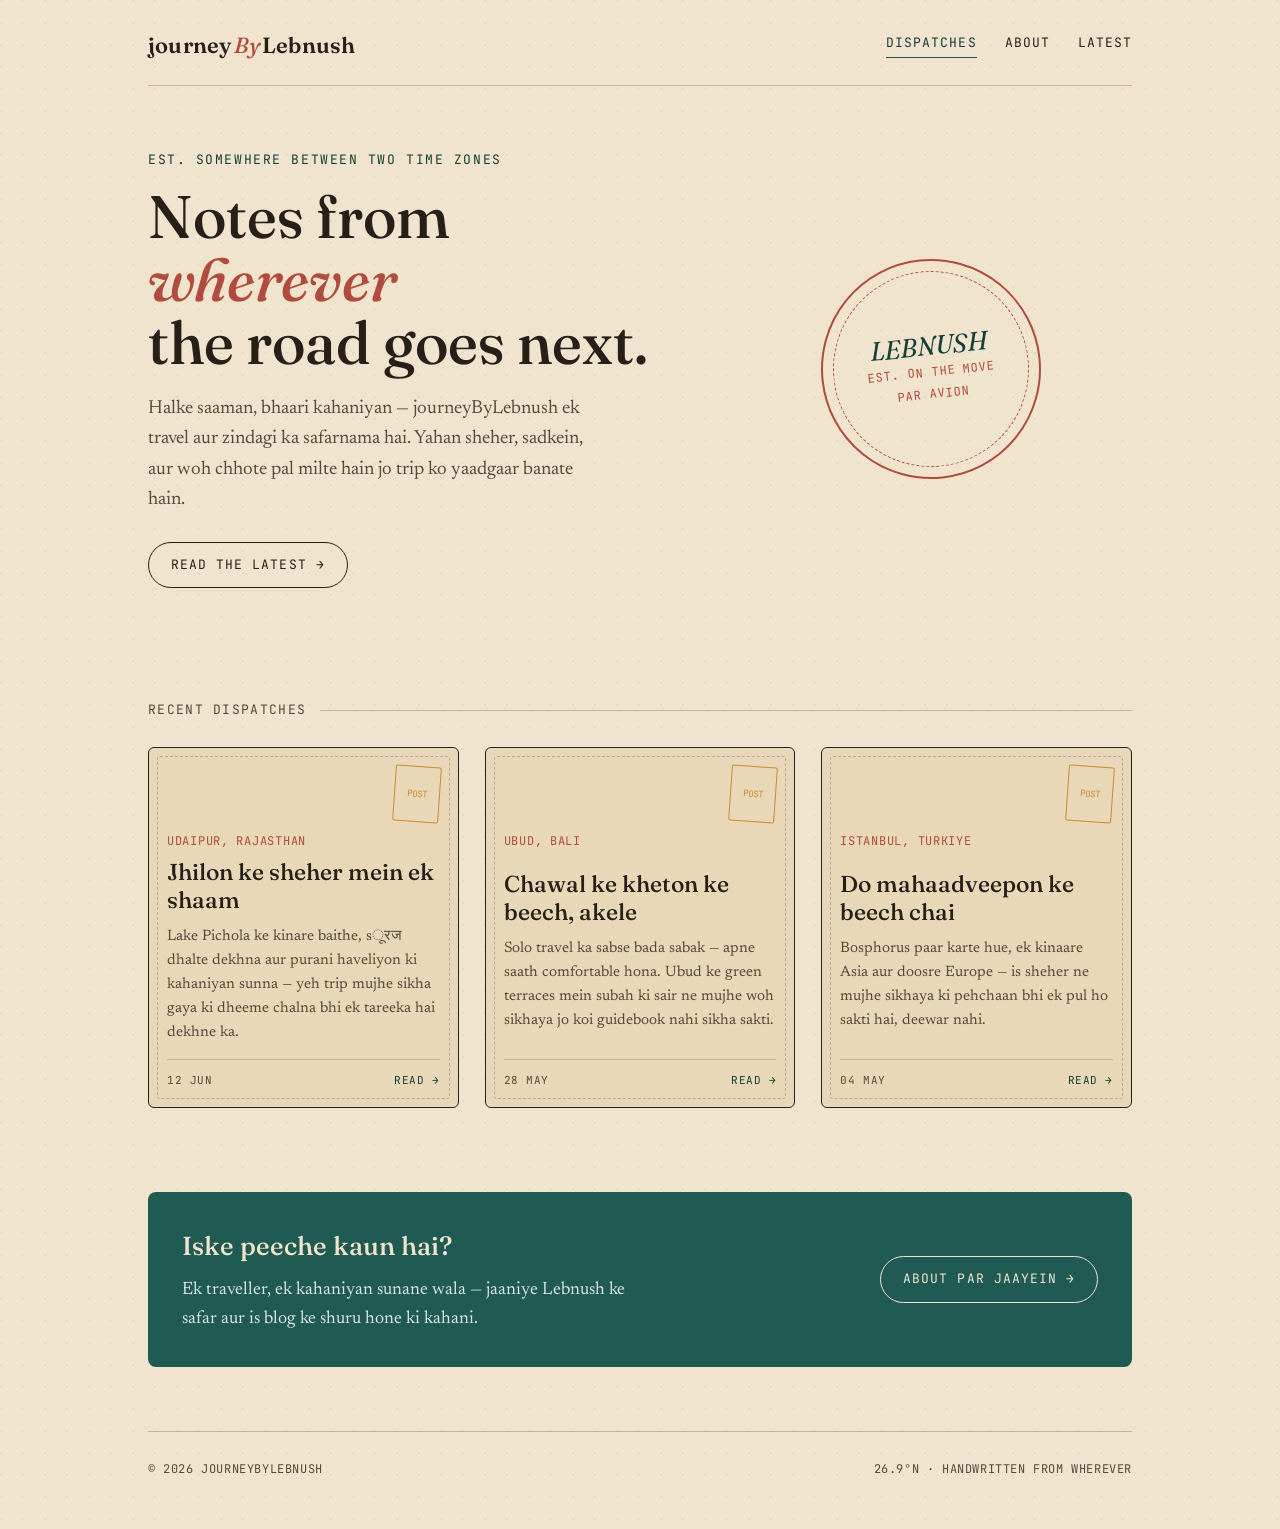
==== index.html @ 26b5ce8e "Add files via upload" ====
<!DOCTYPE html>
<html lang="hi">
<head>
<meta charset="UTF-8">
<meta name="viewport" content="width=device-width, initial-scale=1.0">
<title>journeyByLebnush — notes from the road</title>
<link rel="stylesheet" href="style.css">
</head>
<body>

<div class="wrap">
  <nav class="site-nav">
    <a href="index.html" class="brand">journey<span class="mark">By</span>Lebnush</a>
    <button class="nav-toggle" aria-label="Menu" onclick="document.querySelector('.nav-links').classList.toggle('open')"><span></span></button>
    <div class="nav-links">
      <a href="index.html" aria-current="page">Dispatches</a>
      <a href="about.html">About</a>
      <a href="#recent">Latest</a>
    </div>
  </nav>

  <section class="hero">
    <div>
      <p class="eyebrow">Est. somewhere between two time zones</p>
      <h1>Notes from <em>wherever</em><br>the road goes next.</h1>
      <p>Halke saaman, bhaari kahaniyan — journeyByLebnush ek travel aur zindagi ka safarnama hai. Yahan sheher, sadkein, aur woh chhote pal milte hain jo trip ko yaadgaar banate hain.</p>
      <a class="btn" href="#recent">Read the latest →</a>
    </div>
    <div class="postmark">
      <div class="postmark-inner">
        <span class="big">Lebnush</span>
        est. on the move<br>par avion
      </div>
    </div>
  </section>

  <div id="recent" class="section-label">Recent dispatches</div>

  <section class="postcards">
    <article class="postcard">
      <div class="stamp">POST</div>
      <p class="loc">Udaipur, Rajasthan</p>
      <h3>Jhilon ke sheher mein ek shaam</h3>
      <p>Lake Pichola ke kinare baithe, sूरज dhalte dekhna aur purani haveliyon ki kahaniyan sunna — yeh trip mujhe sikha gaya ki dheeme chalna bhi ek tareeka hai dekhne ka.</p>
      <div class="meta"><span>12 Jun</span><a href="#">Read →</a></div>
    </article>

    <article class="postcard">
      <div class="stamp">POST</div>
      <p class="loc">Ubud, Bali</p>
      <h3>Chawal ke kheton ke beech, akele</h3>
      <p>Solo travel ka sabse bada sabak — apne saath comfortable hona. Ubud ke green terraces mein subah ki sair ne mujhe woh sikhaya jo koi guidebook nahi sikha sakti.</p>
      <div class="meta"><span>28 May</span><a href="#">Read →</a></div>
    </article>

    <article class="postcard">
      <div class="stamp">POST</div>
      <p class="loc">Istanbul, Turkiye</p>
      <h3>Do mahaadveepon ke beech chai</h3>
      <p>Bosphorus paar karte hue, ek kinaare Asia aur doosre Europe — is sheher ne mujhe sikhaya ki pehchaan bhi ek pul ho sakti hai, deewar nahi.</p>
      <div class="meta"><span>04 May</span><a href="#">Read →</a></div>
    </article>
  </section>

  <section class="about-teaser">
    <div>
      <h2>Iske peeche kaun hai?</h2>
      <p>Ek traveller, ek kahaniyan sunane wala — jaaniye Lebnush ke safar aur is blog ke shuru hone ki kahani.</p>
    </div>
    <a class="btn" href="about.html">About par jaayein →</a>
  </section>

  <footer>
    <span>© 2026 journeyByLebnush</span>
    <span>26.9°N · handwritten from wherever</span>
  </footer>
</div>

</body>
</html>
---- style.css ----
/* journeyByLebnush — warm travel-journal design system */

@import url('https://fonts.googleapis.com/css2?family=Fraunces:ital,opsz,wght@0,9..144,400;0,9..144,500;0,9..144,600;1,9..144,500&family=Newsreader:ital,wght@0,400;0,500;1,400&family=JetBrains+Mono:wght@400;500&display=swap');

:root {
  --paper: #F0E4CE;
  --paper-2: #E8D8B8;
  --ink: #262019;
  --ink-soft: #55493B;
  --pine: #1F5B52;
  --pine-dark: #143E38;
  --gold: #C98A2B;
  --rose: #B14B3D;
  --line: #CBB588;

  --display: "Fraunces", serif;
  --body: "Newsreader", serif;
  --mono: "JetBrains Mono", monospace;
}

* { box-sizing: border-box; }

html { scroll-behavior: smooth; }

body {
  margin: 0;
  background: var(--paper);
  color: var(--ink);
  font-family: var(--body);
  font-size: 18px;
  line-height: 1.6;
  background-image:
    radial-gradient(circle at 1px 1px, rgba(38,32,25,0.06) 1px, transparent 0);
  background-size: 22px 22px;
}

a { color: inherit; text-decoration: none; }

.wrap {
  max-width: 1040px;
  margin: 0 auto;
  padding: 0 28px;
}

/* ---------- Nav ---------- */
.site-nav {
  display: flex;
  align-items: center;
  justify-content: space-between;
  padding: 28px 0 22px;
  border-bottom: 1px solid var(--line);
}

.brand {
  font-family: var(--display);
  font-weight: 600;
  font-size: 22px;
  letter-spacing: 0.01em;
  display: flex;
  align-items: baseline;
  gap: 2px;
}
.brand .mark {
  color: var(--rose);
  font-style: italic;
  font-weight: 500;
}

.nav-links {
  display: flex;
  gap: 28px;
  font-family: var(--mono);
  font-size: 13px;
  text-transform: uppercase;
  letter-spacing: 0.08em;
}
.nav-links a {
  padding-bottom: 3px;
  border-bottom: 1px solid transparent;
  transition: border-color 0.2s ease, color 0.2s ease;
}
.nav-links a:hover,
.nav-links a[aria-current="page"] {
  border-color: var(--pine);
  color: var(--pine-dark);
}

/* mobile nav toggle */
.nav-toggle {
  display: none;
  background: none;
  border: 1px solid var(--ink);
  border-radius: 4px;
  width: 38px;
  height: 34px;
  cursor: pointer;
  position: relative;
}
.nav-toggle span,
.nav-toggle::before,
.nav-toggle::after {
  content: "";
  position: absolute;
  left: 8px;
  right: 8px;
  height: 2px;
  background: var(--ink);
}
.nav-toggle::before { top: 11px; }
.nav-toggle span { top: 16px; }
.nav-toggle::after { top: 21px; }

/* ---------- Hero ---------- */
.hero {
  padding: 64px 0 56px;
  display: grid;
  grid-template-columns: 1.15fr 0.85fr;
  gap: 40px;
  align-items: center;
}

.hero .eyebrow {
  font-family: var(--mono);
  font-size: 13px;
  letter-spacing: 0.12em;
  text-transform: uppercase;
  color: var(--pine-dark);
  margin: 0 0 14px;
}

.hero h1 {
  font-family: var(--display);
  font-weight: 500;
  font-size: clamp(38px, 5vw, 60px);
  line-height: 1.05;
  margin: 0 0 20px;
}
.hero h1 em {
  font-style: italic;
  color: var(--rose);
}

.hero p {
  font-size: 19px;
  color: var(--ink-soft);
  max-width: 46ch;
  margin: 0 0 26px;
}

.btn {
  display: inline-block;
  font-family: var(--mono);
  font-size: 13px;
  text-transform: uppercase;
  letter-spacing: 0.08em;
  padding: 12px 22px;
  border: 1px solid var(--ink);
  border-radius: 999px;
  transition: background 0.2s ease, color 0.2s ease, transform 0.15s ease;
}
.btn:hover {
  background: var(--pine-dark);
  border-color: var(--pine-dark);
  color: var(--paper);
  transform: translateY(-1px);
}

/* postmark signature graphic */
.postmark {
  position: relative;
  width: 220px;
  height: 220px;
  margin: 0 auto;
  border-radius: 50%;
  border: 2px solid var(--rose);
  display: flex;
  align-items: center;
  justify-content: center;
  transform: rotate(-6deg);
}
.postmark::before {
  content: "";
  position: absolute;
  inset: 10px;
  border: 1px dashed var(--rose);
  border-radius: 50%;
}
.postmark-inner {
  font-family: var(--mono);
  text-align: center;
  color: var(--rose);
  font-size: 12px;
  letter-spacing: 0.08em;
  line-height: 1.9;
  text-transform: uppercase;
}
.postmark-inner .big {
  font-family: var(--display);
  font-style: italic;
  font-size: 26px;
  color: var(--pine-dark);
  display: block;
  letter-spacing: 0;
  line-height: 1.1;
}

/* ---------- Section label ---------- */
.section-label {
  display: flex;
  align-items: center;
  gap: 14px;
  margin: 56px 0 26px;
  font-family: var(--mono);
  font-size: 13px;
  text-transform: uppercase;
  letter-spacing: 0.1em;
  color: var(--ink-soft);
}
.section-label::after {
  content: "";
  flex: 1;
  height: 1px;
  background: var(--line);
}

/* ---------- Postcard grid ---------- */
.postcards {
  display: grid;
  grid-template-columns: repeat(3, 1fr);
  gap: 26px;
  padding-bottom: 20px;
}

.postcard {
  background: var(--paper-2);
  border: 1.5px solid var(--ink);
  border-radius: 6px;
  padding: 18px;
  position: relative;
  display: flex;
  flex-direction: column;
  min-height: 300px;
  transition: transform 0.2s ease, box-shadow 0.2s ease;
}
.postcard:hover {
  transform: translateY(-4px) rotate(-0.4deg);
  box-shadow: 6px 8px 0 rgba(38,32,25,0.12);
}

.postcard::after {
  /* airmail dashed edge */
  content: "";
  position: absolute;
  top: 8px; left: 8px; right: 8px; bottom: 8px;
  border: 1px dashed rgba(38,32,25,0.25);
  border-radius: 3px;
  pointer-events: none;
}

.postcard .stamp {
  align-self: flex-end;
  width: 46px;
  height: 56px;
  border: 1.5px solid var(--gold);
  border-radius: 2px;
  display: flex;
  align-items: center;
  justify-content: center;
  font-family: var(--mono);
  font-size: 9px;
  color: var(--gold);
  transform: rotate(4deg);
  margin-bottom: 10px;
}

.postcard .loc {
  font-family: var(--mono);
  font-size: 12px;
  text-transform: uppercase;
  letter-spacing: 0.06em;
  color: var(--rose);
  margin: 0 0 8px;
}

.postcard h3 {
  font-family: var(--display);
  font-weight: 500;
  font-size: 23px;
  line-height: 1.2;
  margin: 0 0 10px;
}

.postcard p {
  font-size: 15px;
  color: var(--ink-soft);
  margin: 0 0 auto;
  flex-grow: 1;
}

.postcard .meta {
  display: flex;
  justify-content: space-between;
  align-items: center;
  margin-top: 14px;
  padding-top: 12px;
  border-top: 1px solid var(--line);
  font-family: var(--mono);
  font-size: 11px;
  color: var(--ink-soft);
  text-transform: uppercase;
  letter-spacing: 0.05em;
}
.postcard .meta a { color: var(--pine-dark); }

/* ---------- About teaser ---------- */
.about-teaser {
  margin: 64px 0;
  padding: 34px;
  background: var(--pine);
  color: var(--paper);
  border-radius: 8px;
  display: grid;
  grid-template-columns: 1fr auto;
  align-items: center;
  gap: 20px;
}
.about-teaser h2 {
  font-family: var(--display);
  font-weight: 500;
  font-size: 26px;
  margin: 0 0 8px;
}
.about-teaser p {
  margin: 0;
  color: #DCE7E2;
  max-width: 48ch;
}
.about-teaser .btn {
  border-color: var(--paper);
  color: var(--paper);
  white-space: nowrap;
}
.about-teaser .btn:hover {
  background: var(--paper);
  color: var(--pine-dark);
}

/* ---------- About page ---------- */
.about-hero {
  padding: 56px 0 20px;
  display: grid;
  grid-template-columns: 0.8fr 1.2fr;
  gap: 44px;
  align-items: start;
}

.portrait-frame {
  aspect-ratio: 4/5;
  border: 1.5px solid var(--ink);
  border-radius: 6px;
  background: var(--paper-2);
  display: flex;
  align-items: center;
  justify-content: center;
  position: relative;
}
.portrait-frame::after {
  content: "";
  position: absolute;
  inset: 8px;
  border: 1px dashed rgba(38,32,25,0.25);
  border-radius: 4px;
}
.portrait-frame .initials {
  font-family: var(--display);
  font-style: italic;
  font-size: 64px;
  color: var(--rose);
}

.about-hero h1 {
  font-family: var(--display);
  font-weight: 500;
  font-size: clamp(34px, 4.5vw, 50px);
  line-height: 1.08;
  margin: 0 0 18px;
}
.about-hero .lede {
  font-size: 19px;
  color: var(--ink-soft);
  margin: 0 0 20px;
}

.bio p { margin: 0 0 18px; color: var(--ink-soft); }
.bio p:first-child::first-letter {
  font-family: var(--display);
  font-size: 52px;
  float: left;
  line-height: 0.8;
  padding: 6px 8px 0 0;
  color: var(--rose);
}

/* passport stamps (facts) */
.stamps {
  display: grid;
  grid-template-columns: repeat(3, 1fr);
  gap: 18px;
  margin: 44px 0;
}
.stamp-card {
  border: 1.5px solid var(--ink);
  border-radius: 6px;
  padding: 20px 16px;
  text-align: center;
  background: var(--paper-2);
  transform: rotate(var(--r, 0deg));
}
.stamp-card:nth-child(1) { --r: -1.5deg; }
.stamp-card:nth-child(2) { --r: 1deg; }
.stamp-card:nth-child(3) { --r: -0.5deg; }
.stamp-card .num {
  font-family: var(--mono);
  font-size: 26px;
  color: var(--pine);
  margin-bottom: 6px;
}
.stamp-card .label {
  font-family: var(--mono);
  font-size: 12px;
  text-transform: uppercase;
  letter-spacing: 0.06em;
  color: var(--ink-soft);
}

/* ---------- Footer ---------- */
footer {
  border-top: 1px solid var(--line);
  margin-top: 60px;
  padding: 28px 0 50px;
  display: flex;
  justify-content: space-between;
  align-items: center;
  font-family: var(--mono);
  font-size: 12px;
  color: var(--ink-soft);
  text-transform: uppercase;
  letter-spacing: 0.05em;
}

/* ---------- Responsive ---------- */
@media (max-width: 760px) {
  .nav-links {
    position: absolute;
    top: 74px;
    left: 0;
    right: 0;
    background: var(--paper);
    border-bottom: 1px solid var(--line);
    flex-direction: column;
    gap: 0;
    padding: 8px 28px 18px;
    display: none;
  }
  .nav-links.open { display: flex; }
  .nav-links a { padding: 10px 0; border-bottom: 1px solid var(--line); width: 100%; }
  .nav-toggle { display: block; }
  .site-nav { position: relative; }

  .hero { grid-template-columns: 1fr; padding: 40px 0; }
  .postmark { order: -1; width: 160px; height: 160px; margin-bottom: 8px; }

  .postcards { grid-template-columns: 1fr; }

  .about-teaser { grid-template-columns: 1fr; text-align: left; }

  .about-hero { grid-template-columns: 1fr; }
  .portrait-frame { max-width: 220px; }

  .stamps { grid-template-columns: 1fr; }

  footer { flex-direction: column; gap: 10px; align-items: flex-start; }
}

@media (prefers-reduced-motion: reduce) {
  * { transition: none !important; scroll-behavior: auto !important; }
}

:focus-visible {
  outline: 2px solid var(--pine-dark);
  outline-offset: 3px;
}
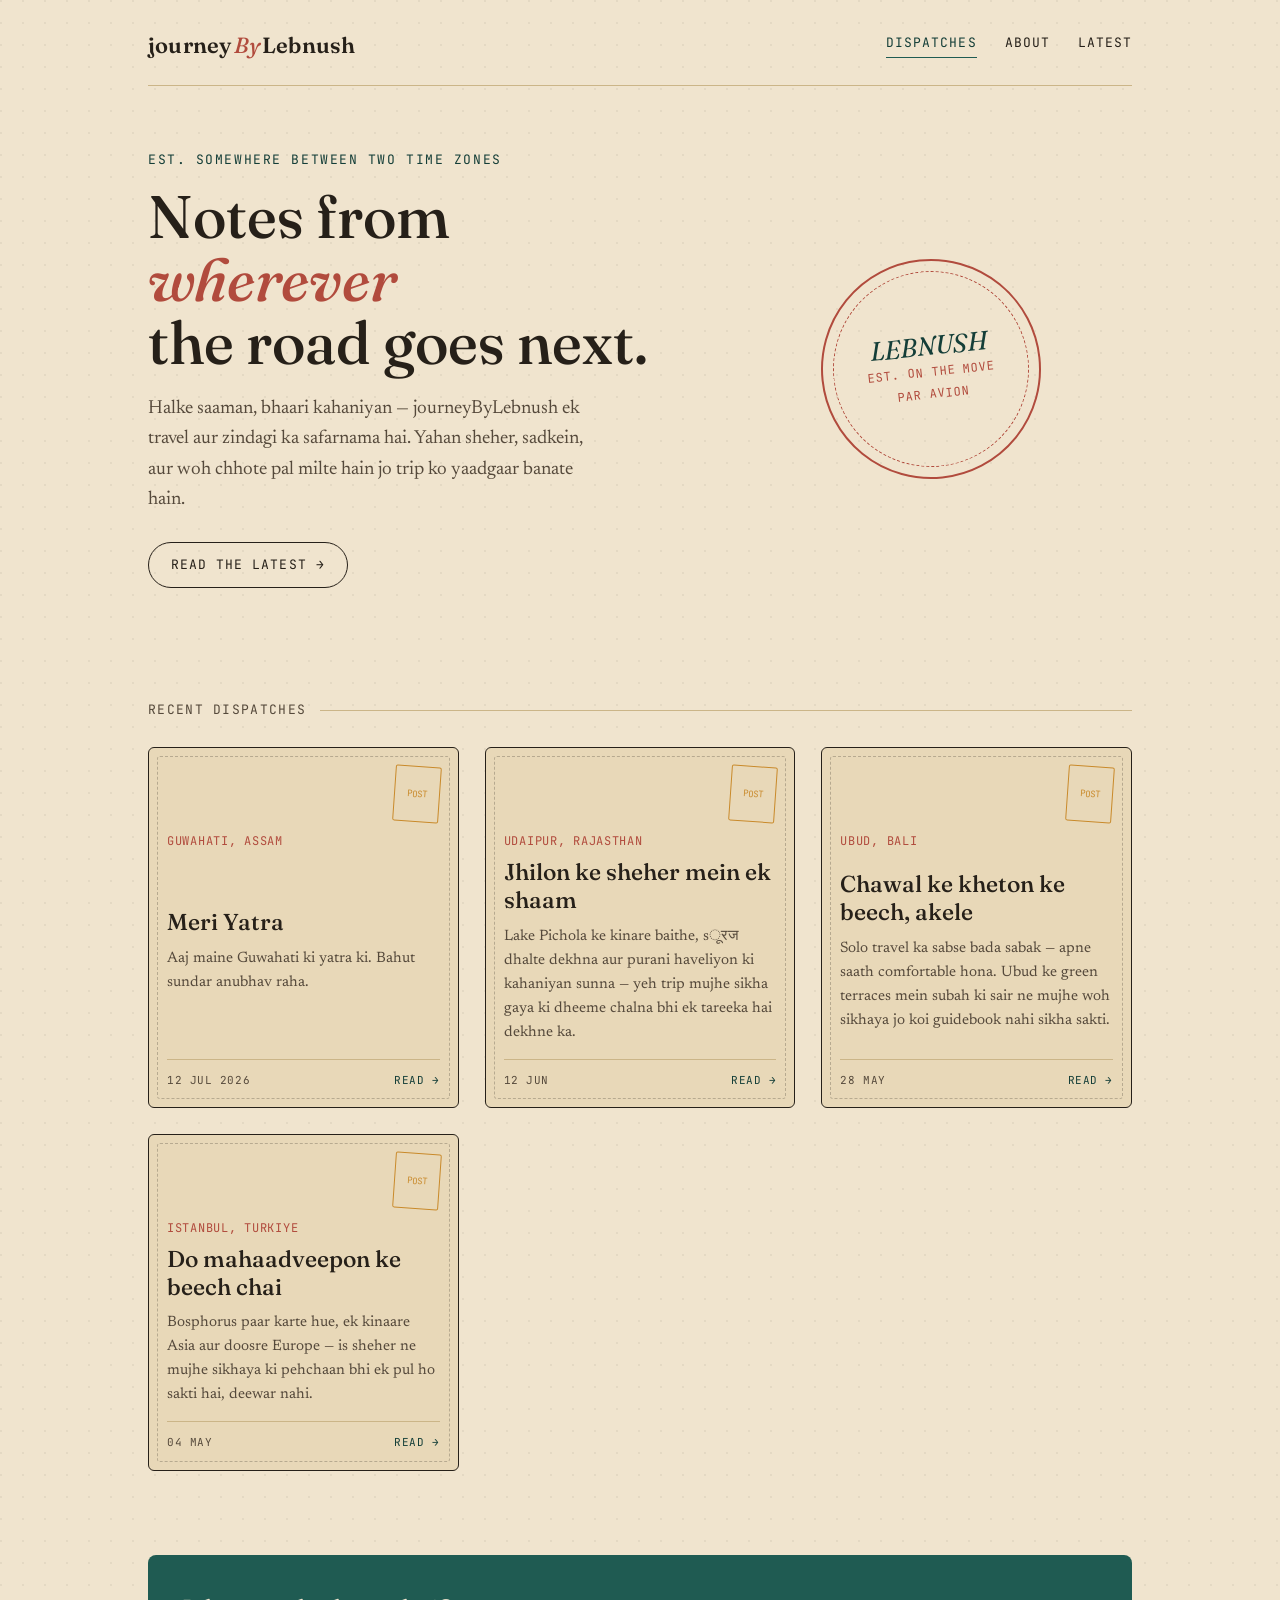
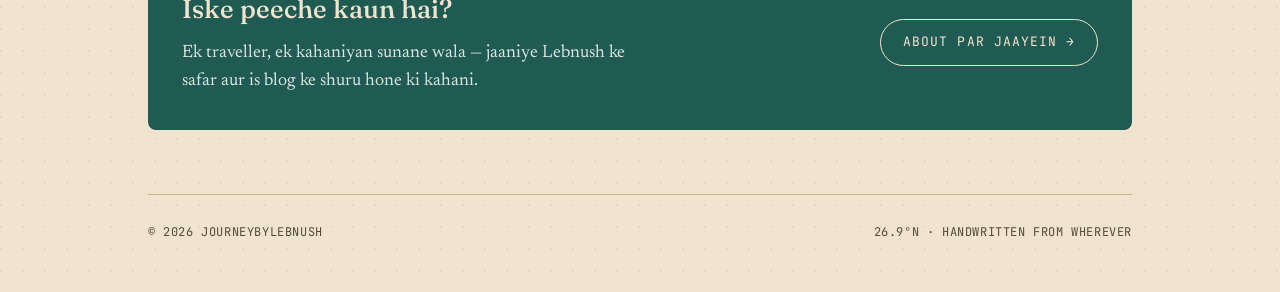
==== commit aaec8c2a: "Add postcard entry for Guwahati, Assam Added a new postcard entry for Guwahati with date and read li" ====
--- a/index.html
+++ b/index.html
@@ -37,6 +37,18 @@
   <div id="recent" class="section-label">Recent dispatches</div>
 
   <section class="postcards">
+    <article class="postcard">
+  <div class="stamp">POST</div>
+  <p class="loc">Guwahati, Assam</p>
+  <h3>Meri Yatra</h3>
+  <p>
+    Aaj maine Guwahati ki yatra ki. Bahut sundar anubhav raha.
+  </p>
+  <div class="meta">
+    <span>12 Jul 2026</span>
+    <a href="#">Read →</a>
+  </div>
+</article>
     <article class="postcard">
       <div class="stamp">POST</div>
       <p class="loc">Udaipur, Rajasthan</p>
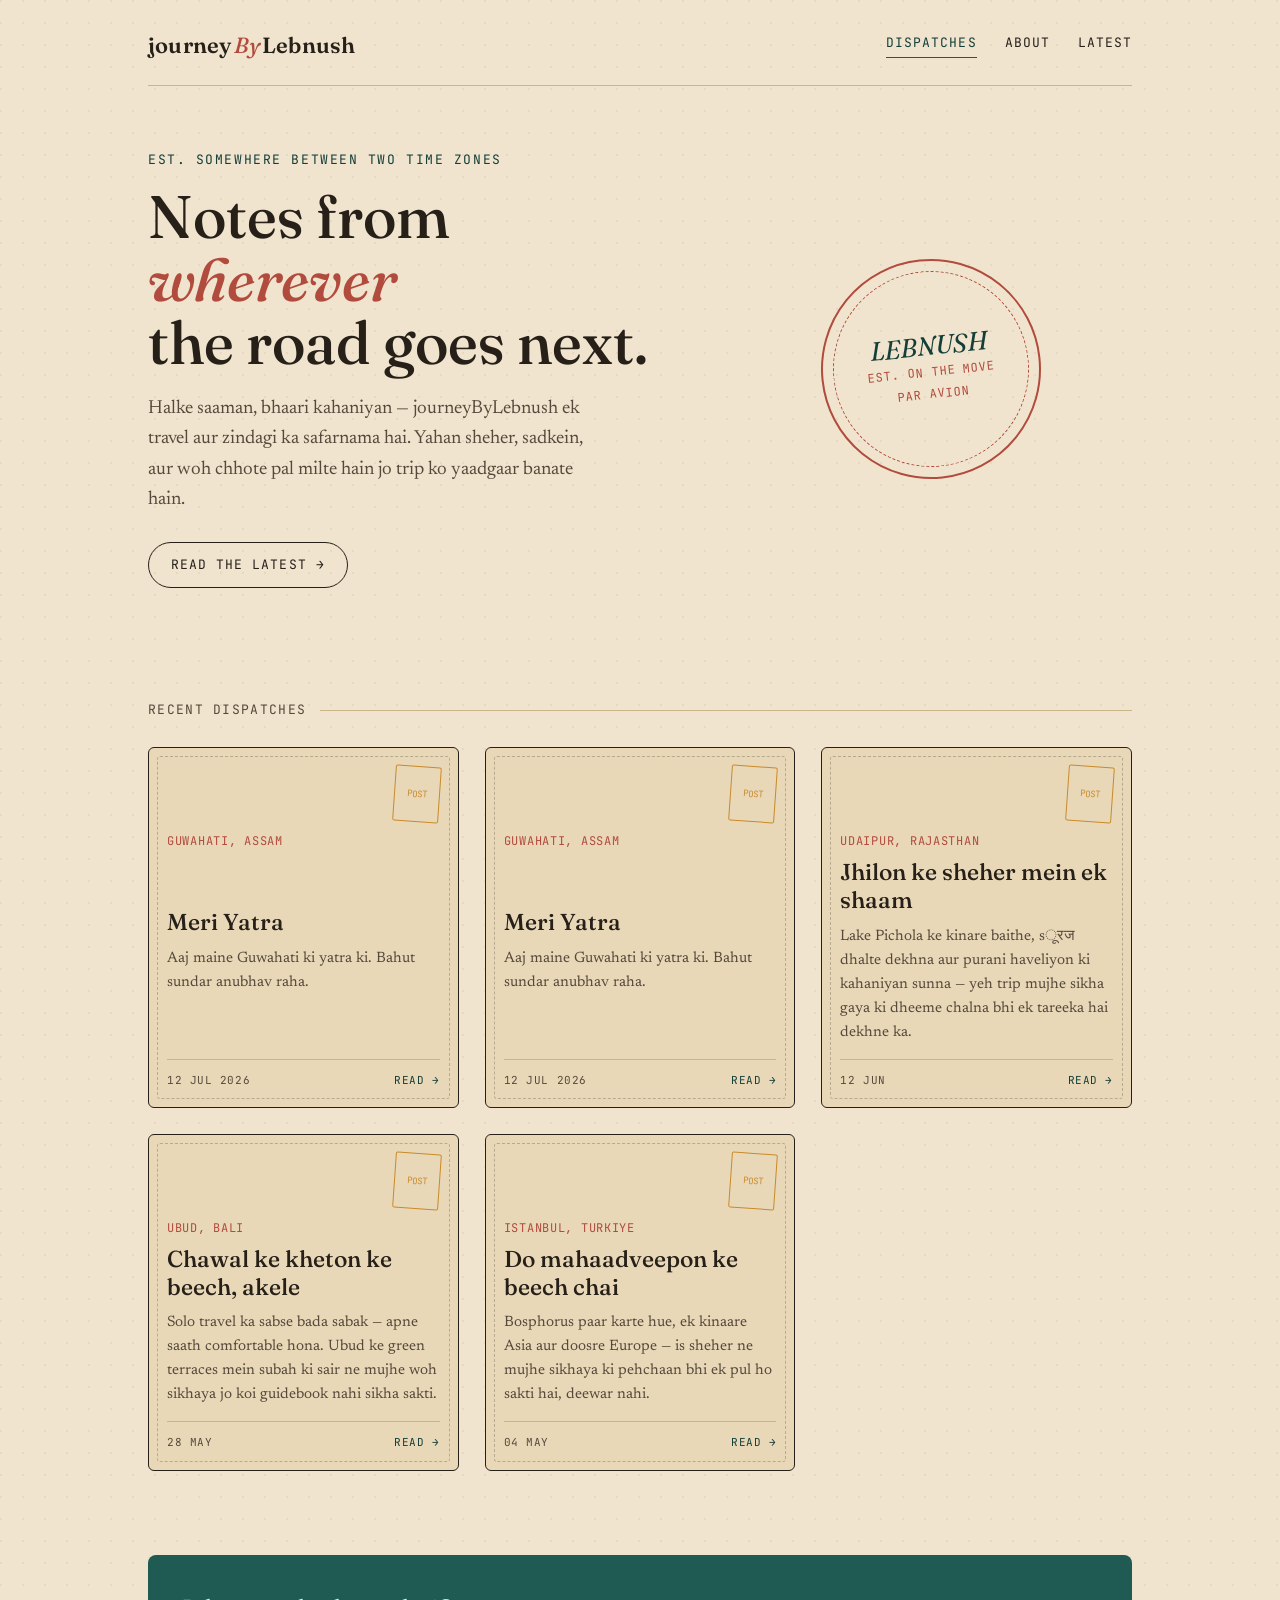
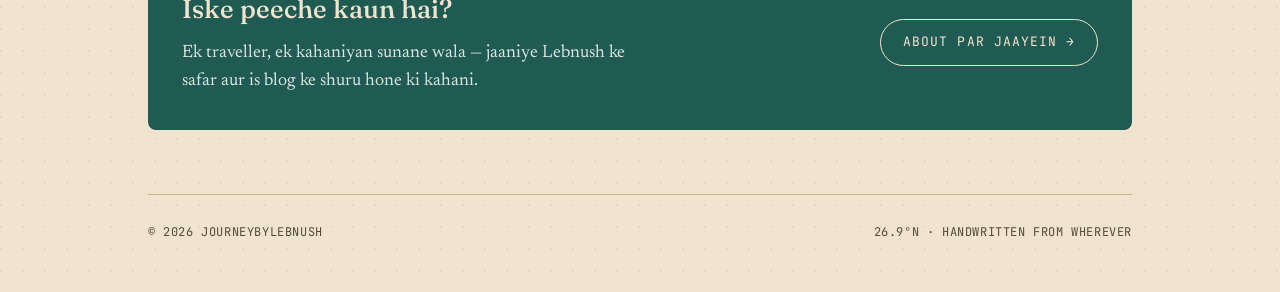
==== commit 434380ad: "Add trip article for Guwahati, Assam Added a new article about a trip to Guwahati with details." ====
--- a/index.html
+++ b/index.html
@@ -37,6 +37,18 @@
   <div id="recent" class="section-label">Recent dispatches</div>
 
   <section class="postcards">
+    <article class="postcard">
+  <div class="stamp">POST</div>
+  <p class="loc">Guwahati, Assam</p>
+  <h3>Meri Yatra</h3>
+  <p>
+    Aaj maine Guwahati ki yatra ki. Bahut sundar anubhav raha.
+  </p>
+  <div class="meta">
+    <span>12 Jul 2026</span>
+    <a href="#">Read →</a>
+  </div>
+</article>
     <article class="postcard">
   <div class="stamp">POST</div>
   <p class="loc">Guwahati, Assam</p>
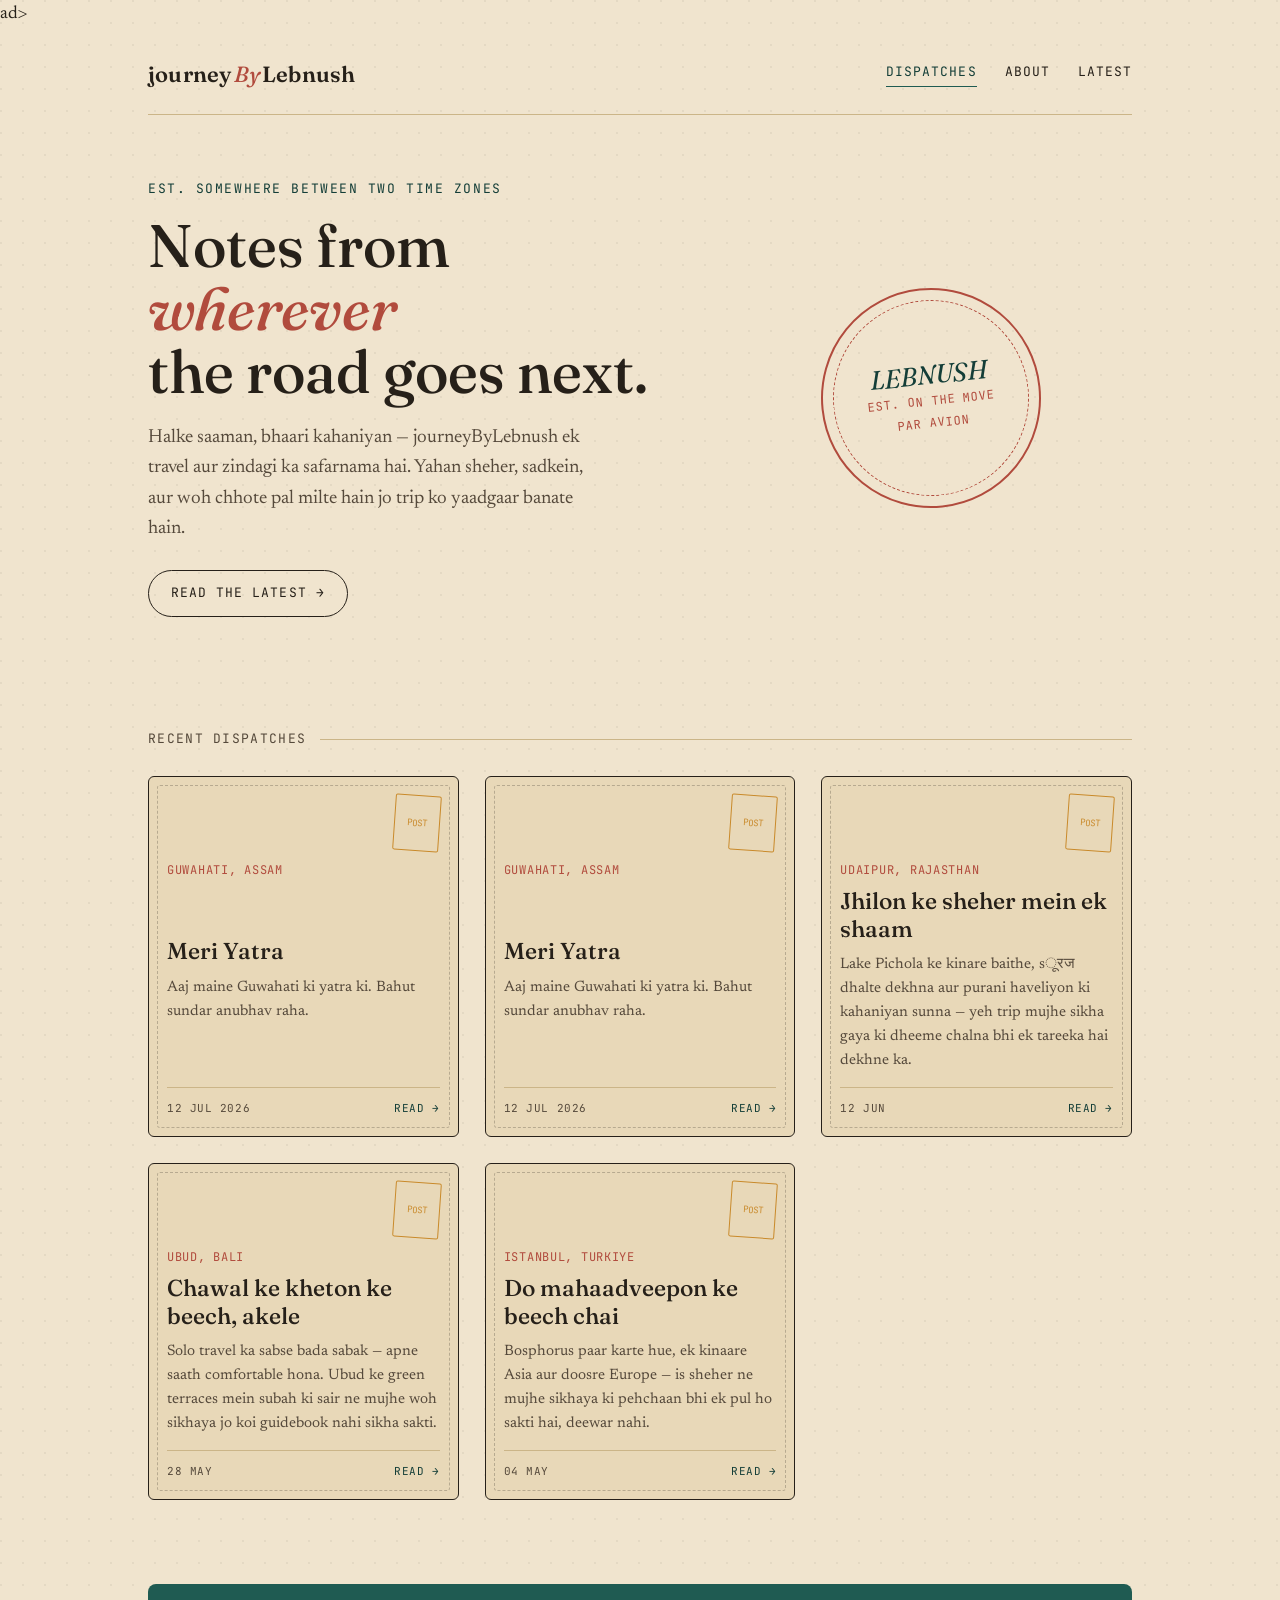
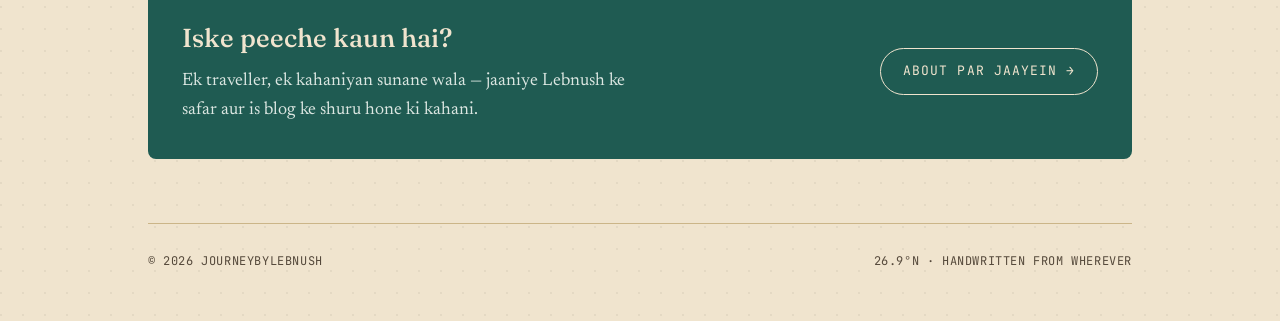
==== commit e2b3f27b: "Add Google tag manager script to index.html" ====
--- a/index.html
+++ b/index.html
@@ -1,6 +1,14 @@
 <!DOCTYPE html>
 <html lang="hi">
-<head>
+<he<!-- Google tag (gtag.js) -->
+<script async src="https://www.googletagmanager.com/gtag/js?id=G-5B29WK1HT7"></script>
+<script>
+  window.dataLayer = window.dataLayer || [];
+  function gtag(){dataLayer.push(arguments);}
+  gtag('js', new Date());
+
+  gtag('config', 'G-5B29WK1HT7');
+</script>ad>
 <meta charset="UTF-8">
 <meta name="viewport" content="width=device-width, initial-scale=1.0">
 <title>journeyByLebnush — notes from the road</title>
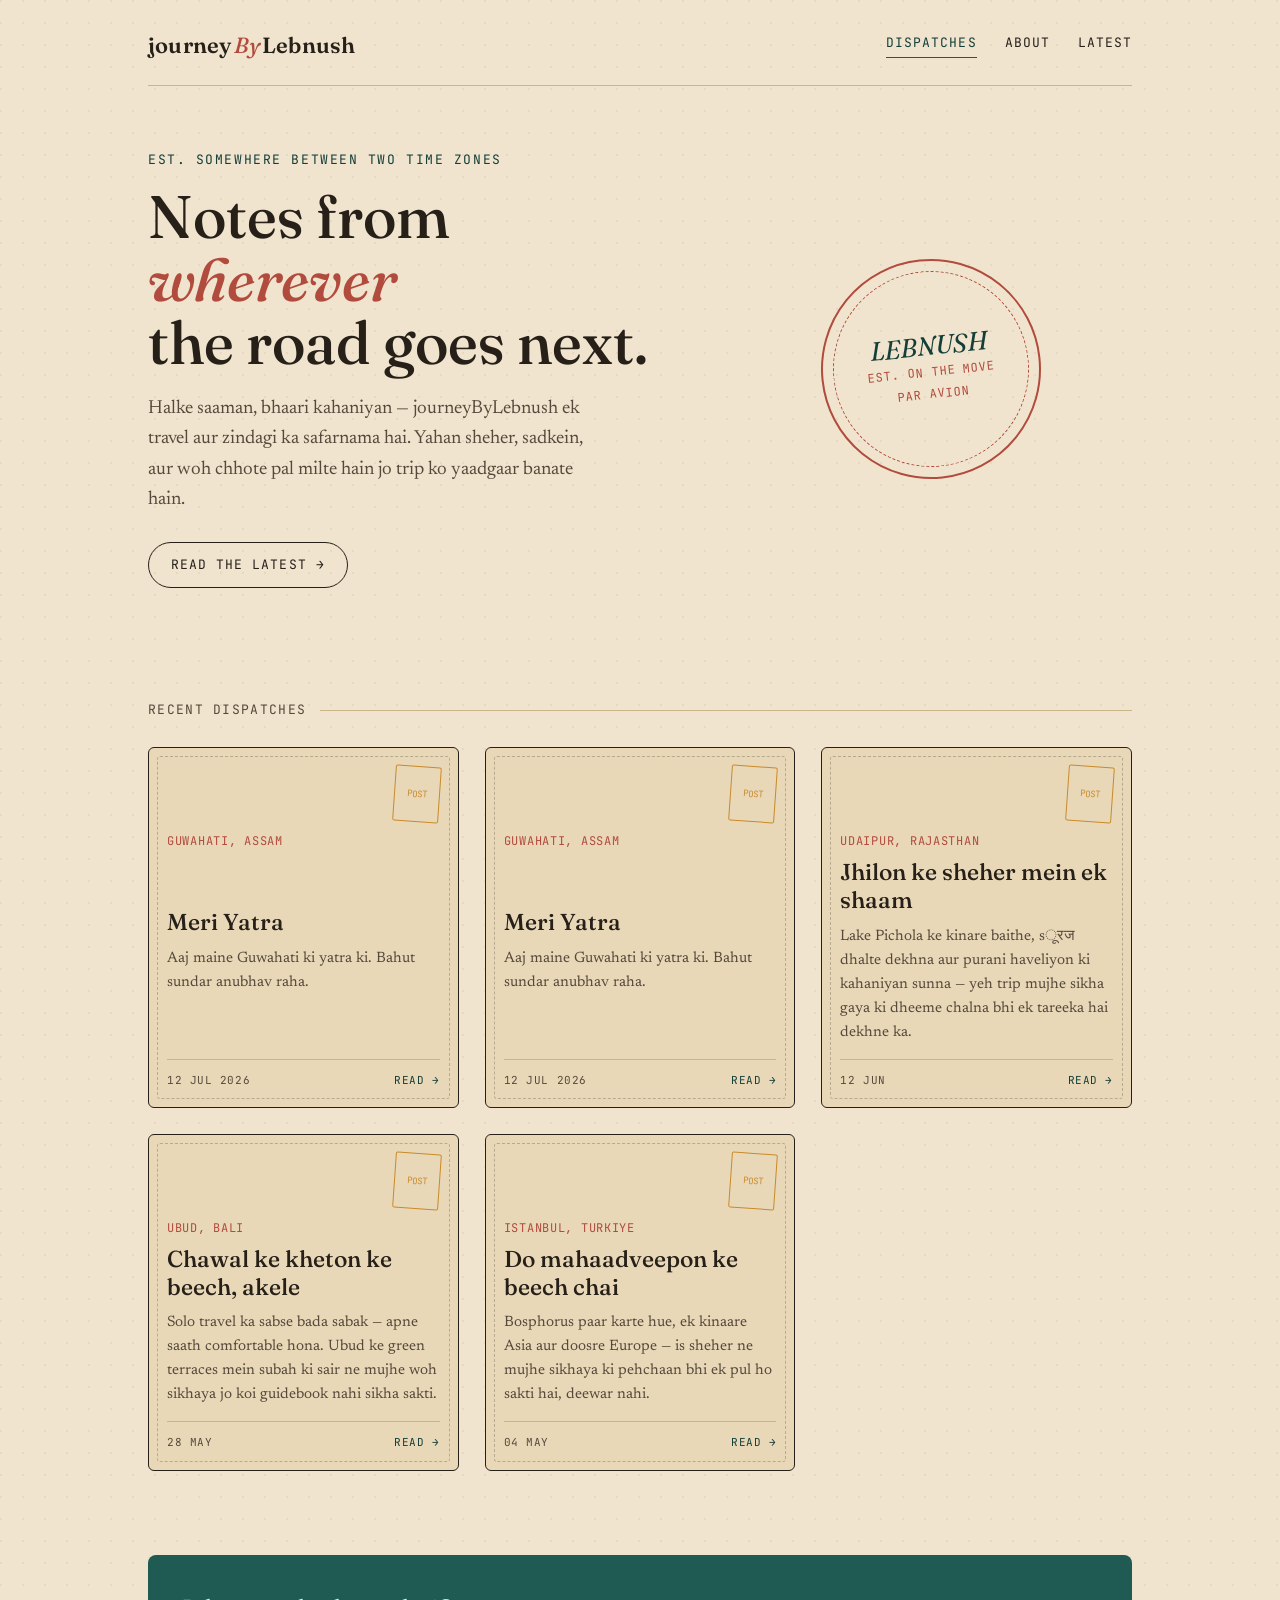
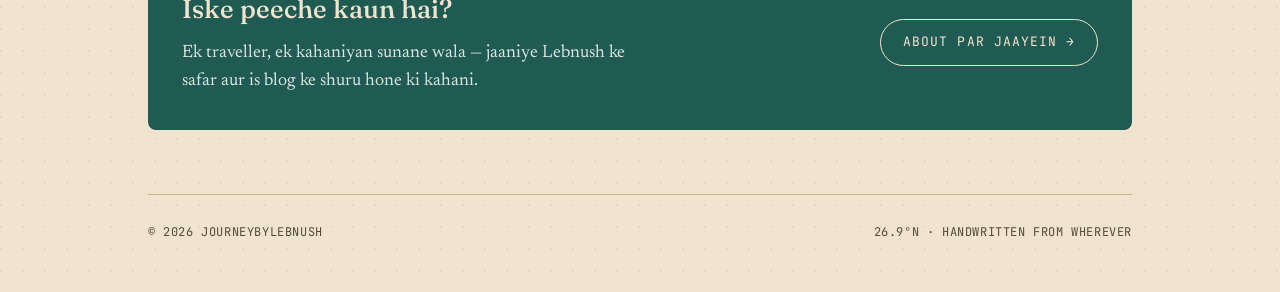
==== commit 3fc5d9eb: "Fix HTML structure and script tag in index.html Corrected the HTML structure and fixed script tag sy" ====
--- a/index.html
+++ b/index.html
@@ -1,6 +1,6 @@
 <!DOCTYPE html>
 <html lang="hi">
-<he<!-- Google tag (gtag.js) -->
+<head><! Google tag (gtag.js) -->
 <script async src="https://www.googletagmanager.com/gtag/js?id=G-5B29WK1HT7"></script>
 <script>
   window.dataLayer = window.dataLayer || [];
@@ -8,7 +8,7 @@
   gtag('js', new Date());
 
   gtag('config', 'G-5B29WK1HT7');
-</script>ad>
+</script>
 <meta charset="UTF-8">
 <meta name="viewport" content="width=device-width, initial-scale=1.0">
 <title>journeyByLebnush — notes from the road</title>
